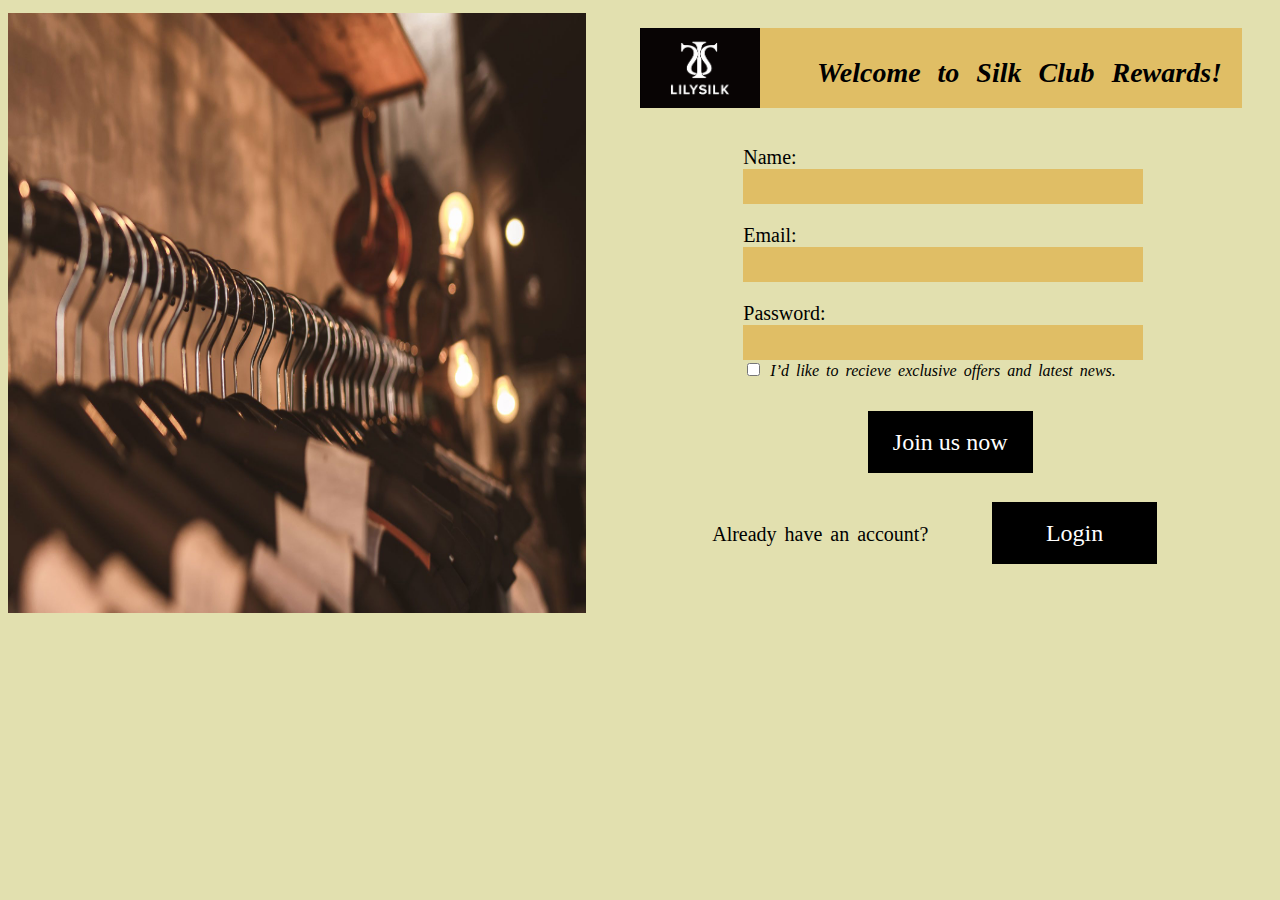
==== signUpform.html @ 1ef8257f "my first repository" ====
<!DOCTYPE html>
<html lang="en">
<head>
    <meta charset="UTF-8">
    <meta name="viewport" content="width=device-width, initial-scale=1.0">
    <title>Sign up to Our Membership</title>
    <link rel="stylesheet" href="signUpform.css">
</head>
<body>
    <!--poner el display:flex en body-->
    <section class="structure">
        <img id="perchero" src="perchero.jpg" alt="clothes on hangers">
        
    </section>
    <section class="structure">
        <header>
          <img id="logoBrand" src="LOGO.png" alt="LilySilk brand's logo">
          <h1>Welcome to Silk Club Rewards!</h1>
        </header>
        <br>
        <form>
         <p class="name">Name:</p>

         <div class="inputBox">
            <input type="text"
            required>
         </div>
         <p class="email">Email:</p>
         <div class="inputBox">
            <input type="text"
         
            required>
         </div>
         <p class="password">Password:</p>
         <div class="inputBox">
            <input type="password"
            required>
         </div>
      
         <div class="newsletter">
            <label>
            <input type="checkbox">
            I’d like to recieve exclusive offers and latest news.
            </label>
      
         </div>
            <button class="buttonJoinus" type="submit">
            Join us now
            </button>
         <div class="login">
            <p class="loginQuestion">Already have an account?
            </p>
            <button class="buttonLogin" type="submit">
                Login
            </button>
         </div>


       </form> 

        

    </section>
</body>
</html>
---- signUpform.css ----
body{
    background-color:#E2E0AF;
    display: flex;
    flex-wrap: nowrap;
    flex-direction: row;
    column-gap:;
    align-items: flex-start;
}

header{
    background-color: #E0BE65;
    width: 602px;
    height: 80px;
    flex-shrink: 0;
    margin-right: 30px;
    margin-left:-10px;
    margin-top: 20px;
}
#logoBrand{
    width: 120px;   
}
h1{
    color: #000;
    text-align:right;
    font-family:Cambria, Cochin, Georgia, Times, 'Times New Roman', serif;
    font-size: 28px;
    font-style:italic;
    font-weight: 600;
    line-height: normal; 
    word-spacing: 10px;
    margin-top: -55px;
    margin-right: 20px;
}

#perchero{
    width: 90%;
    height:600px;
    flex-shrink: 0; 
    margin-bottom: 5px;
    margin-top: 5px;  
}
.inputBox{
    width: 400px;
    height: 35px;
    flex-shrink: 0;
    background: #E0BE65;
    margin-left: 15%;
    margin-top: 20px;
} 
.inputBox input{
    width: 450px;
    height: 40px;
    background: transparent;
    border: none;
    outline: none;
}
.name{
    color: #000;
    font-size: 20px;
    font-style: normal;
    font-weight: 300;
    line-height: normal;
    font-family: Cambria, Cochin, Georgia, Times, 'Times New Roman', serif;
    margin-left: 15%;
    margin-bottom: -20px;
    

}
.email{
    color: #000;
    font-size: 20px;
    font-style: normal;
    font-weight: 300;
    line-height: normal;
    font-family: Cambria, Cochin, Georgia, Times, 'Times New Roman', serif;
    margin-left: 15%;
    margin-bottom: -20px;
}
.password{
    color: #000;
    font-size: 20px;
    font-style: normal;
    font-weight: 300;
    line-height: normal;
    font-family: Cambria, Cochin, Georgia, Times, 'Times New Roman', serif;
    margin-left: 15%;
    margin-bottom: -20px;
}

label {    
    color: #000;
    font-family: Cambria, Cochin, Georgia, Times, 'Times New Roman', serif;
    padding-left: 15%;
    word-spacing: 3px;
    font-style: italic;     
}
.buttonJoinus{
    width: 165px;
    height: 62px;
    flex-shrink: 0;
    background:#000;
    outline: none;
    border: none;
    margin-left: 35%;
    color: #FFF;
    text-align: center;
    font-family:Cambria, Cochin, Georgia, Times, 'Times New Roman', serif;
    font-size: 24px;
    font-style: normal; 
    font-weight: 300;
    line-height: normal;
    margin-top: 5%; 
    cursor: pointer;
}
.loginQuestion{
    width: 314px;
    height: 41px;
    flex-shrink: 0;
    color: #000;
    font-family:Cambria, Cochin, Georgia, Times, 'Times New Roman', serif;
    font-size: 20px;
    font-style: normal;
    font-weight: 300;
    line-height: normal;
    margin-left: 10%;
    margin-top: 50px;
    word-spacing: 3px;
    
}
.buttonLogin{
    width: 165px;
    height: 62px;
    background: #000;
    outline: none;
    border: none;
    margin-left: 55%;
    color: #FFF;
    text-align: center;
    font-family: Cambria, Cochin, Georgia, Times, 'Times New Roman', serif;
    font-size: 24px;
    font-style: normal;
    font-weight: 300;
    line-height: normal;
    margin-top: -82px;
    cursor: pointer;
}
.login{
    display: flex;
    flex-direction: column;
}
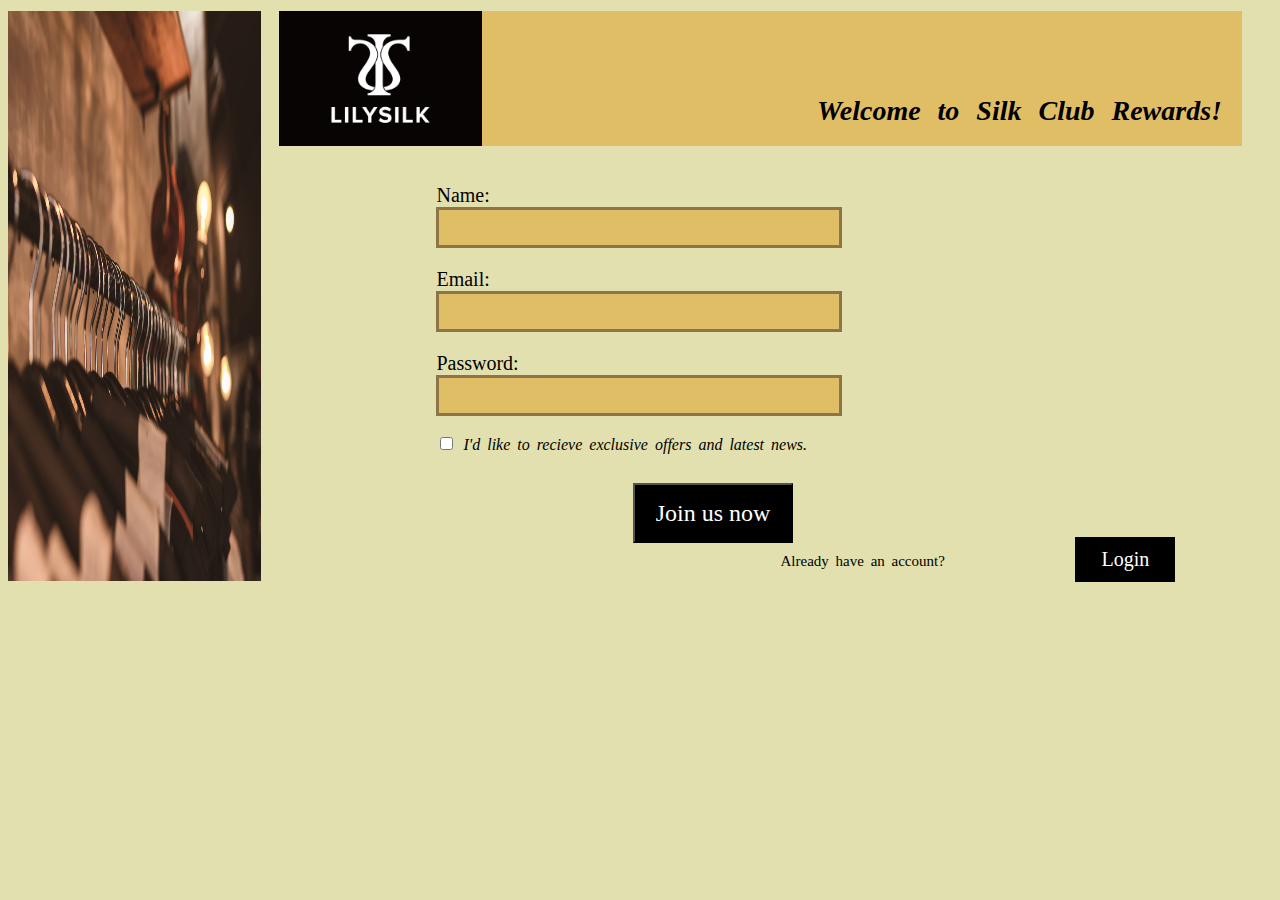
==== commit 9c2baddf: "new file:   .vscode/extensions.json     new file:   css/closingPage.css 	new file:   html/closingPag" ====
--- a/signUpform.html
+++ b/signUpform.html
@@ -3,63 +3,63 @@
 <head>
     <meta charset="UTF-8">
     <meta name="viewport" content="width=device-width, initial-scale=1.0">
-    <title>Sign up to Our Membership</title>
+    <link rel="shortcut icon" href="./media/lilylogo.png">
+    <link rel="stylesheet" href="https://cdn.jsdelivr.net/npm/bootstrap-icons@1.11.2/font/bootstrap-icons.min.css">
     <link rel="stylesheet" href="signUpform.css">
+    <title>LilySilk-Sign up to Our Membership</title>
 </head>
 <body>
-    <!--poner el display:flex en body-->
-    <section class="structure">
-        <img id="perchero" src="perchero.jpg" alt="clothes on hangers">
-        
-    </section>
-    <section class="structure">
-        <header>
-          <img id="logoBrand" src="LOGO.png" alt="LilySilk brand's logo">
-          <h1>Welcome to Silk Club Rewards!</h1>
-        </header>
-        <br>
-        <form>
-         <p class="name">Name:</p>
+   <div class="structure">
+      <img id="perchero" src="/media/perchero.jpg" alt="clothes on hangers">
+   </div>
+   <section class="structure">
 
-         <div class="inputBox">
-            <input type="text"
-            required>
-         </div>
-         <p class="email">Email:</p>
-         <div class="inputBox">
-            <input type="text"
+      <header>
+         <img id="logoBrand" src="/media/LOGO.png" alt="LilySilk brand's logo">
+         <h1>Welcome to Silk Club Rewards!</h1>
+      </header>
+      <br>
+
+      <form action="" id="signUpForm">
          
-            required>
-         </div>
-         <p class="password">Password:</p>
-         <div class="inputBox">
-            <input type="password"
-            required>
-         </div>
-      
-         <div class="newsletter">
-            <label>
-            <input type="checkbox">
-            I’d like to recieve exclusive offers and latest news.
-            </label>
-      
-         </div>
-            <button class="buttonJoinus" type="submit">
-            Join us now
-            </button>
-         <div class="login">
-            <p class="loginQuestion">Already have an account?
-            </p>
-            <button class="buttonLogin" type="submit">
-                Login
-            </button>
+         <p class="name" class="formLabel">Name:</p>
+         <div class="inputBox" id="groupName">
+            <input type="text" class="formInput" name="name" id="name"  >
+         
          </div>
 
+         <p class="email" class="formLabel">Email:</p>
+         <div class="inputBox" id="groupEmail">
+            <input type="email" class="formInput" name="email" id="email">
+          
+         </div>
 
-       </form> 
+         <p class="password" class="formLabel">Password:</p>
+         <div class="inputBox" id="groupPassword">
+            <input type="password" class="formInput" name="password" id="password">
+           
+         </div>
+         <br>
+      
+         <div class="newsletter"> 
+            <label>
+               <input type="checkbox">
+               I'd like to recieve exclusive offers and latest news.
+            </label>
+         </div>
+         
+         <a href="/html/closingPage.html">
+            <button class="buttonJoinUs" type="submit">Join us now</button>
+         </a>
+      
+      </form>
 
-        
+      <div class="login">
+         <p class="loginQuestion">Already have an account?</p>
+         <button class="buttonLogin" type="submit">Login</button>
+      </div>
 
-    </section>
+   </section>
+   <script src="/js/signUpForm.js"></script>
 </body>
 </html>--- a/signUpform.css
+++ b/signUpform.css
@@ -5,19 +5,21 @@
     flex-direction: row;
     column-gap:;
     align-items: flex-start;
+    font-family:Cambria, Cochin, Georgia, Times, 'Times New Roman', serif;
+
 }
 
 header{
     background-color: #E0BE65;
-    width: 602px;
-    height: 80px;
+    width: 107vh;
+    height: 15vh;
     flex-shrink: 0;
     margin-right: 30px;
     margin-left:-10px;
-    margin-top: 20px;
+    margin-top: 3px;
 }
 #logoBrand{
-    width: 120px;   
+    width: 22.5vh;   
 }
 h1{
     color: #000;
@@ -33,118 +35,213 @@
 }
 
 #perchero{
+    display: block;
     width: 90%;
-    height:600px;
+    height:570px;
     flex-shrink: 0; 
-    margin-bottom: 5px;
-    margin-top: 5px;  
+    margin-bottom: 3px;
+    margin-top: 3px;  
 }
 .inputBox{
+    border:3px solid #8d7547;
     width: 400px;
     height: 35px;
     flex-shrink: 0;
     background: #E0BE65;
     margin-left: 15%;
     margin-top: 20px;
+    font-family: Cambria, Cochin, Georgia, Times, 'Times New Roman', serif;
 } 
 .inputBox input{
-    width: 450px;
-    height: 40px;
     background: transparent;
     border: none;
     outline: none;
 }
-.name{
-    color: #000;
-    font-size: 20px;
-    font-style: normal;
-    font-weight: 300;
+.formInput{
+    width: 400px;
+    height: 35px;
+    font-size: medium;   
+}
+
+.name {
+    font-size: 20px;
+    font-weight: 540;
+    margin-left: 15%;
+    margin-bottom: -20px;
+
+}
+.email{
+    font-size: 20px;
+    font-weight: 540;
+    font-style:;
+    margin-left: 15%;
+    margin-bottom: -20px;   
+
+}
+.password{
+    font-size: 20px;
+    font-weight: 540;
     line-height: normal;
-    font-family: Cambria, Cochin, Georgia, Times, 'Times New Roman', serif;
     margin-left: 15%;
     margin-bottom: -20px;
-    
-
-}
-.email{
-    color: #000;
-    font-size: 20px;
-    font-style: normal;
-    font-weight: 300;
-    line-height: normal;
-    font-family: Cambria, Cochin, Georgia, Times, 'Times New Roman', serif;
-    margin-left: 15%;
-    margin-bottom: -20px;
-}
-.password{
-    color: #000;
-    font-size: 20px;
-    font-style: normal;
-    font-weight: 300;
-    line-height: normal;
-    font-family: Cambria, Cochin, Georgia, Times, 'Times New Roman', serif;
-    margin-left: 15%;
-    margin-bottom: -20px;
 }
 
 label {    
-    color: #000;
-    font-family: Cambria, Cochin, Georgia, Times, 'Times New Roman', serif;
     padding-left: 15%;
     word-spacing: 3px;
     font-style: italic;     
 }
-.buttonJoinus{
-    width: 165px;
-    height: 62px;
+.buttonJoinUs{
+    width: 160px;
+    height: 60px;
     flex-shrink: 0;
     background:#000;
-    outline: none;
-    border: none;
     margin-left: 35%;
     color: #FFF;
     text-align: center;
+    font-family:Cambria, Coch,Georgia, Times, 'Times New Roman', serif;
+    font-size: 24px;
+    font-weight: 300;
+    margin-top: 3%; 
+    cursor: pointer;
+}
+
+.buttonJoinUs:hover{
+    color:#8d7547;
+    border: #E2E0AF;
+}
+    
+
+.buttonLogin:hover{
+    color:#8d7547;
+    border: #E2E0AF;
+}
+.loginQuestion{
+    width: 300px;
+    height: 41px;
     font-family:Cambria, Cochin, Georgia, Times, 'Times New Roman', serif;
-    font-size: 24px;
-    font-style: normal; 
+    font-size: 15px;
     font-weight: 300;
-    line-height: normal;
-    margin-top: 5%; 
-    cursor: pointer;
-}
-.loginQuestion{
-    width: 314px;
-    height: 41px;
-    flex-shrink: 0;
-    color: #000;
-    font-family:Cambria, Cochin, Georgia, Times, 'Times New Roman', serif;
-    font-size: 20px;
-    font-style: normal;
-    font-weight: 300;
-    line-height: normal;
-    margin-left: 10%;
-    margin-top: 50px;
+    margin-top: 40px;
+    margin-left: 50%;
     word-spacing: 3px;
-    
+
 }
 .buttonLogin{
-    width: 165px;
-    height: 62px;
+    width: 100px;
+    height: 45px;
     background: #000;
     outline: none;
     border: none;
-    margin-left: 55%;
+    margin-left: 80%;
     color: #FFF;
     text-align: center;
     font-family: Cambria, Cochin, Georgia, Times, 'Times New Roman', serif;
-    font-size: 24px;
-    font-style: normal;
-    font-weight: 300;
-    line-height: normal;
-    margin-top: -82px;
+    font-size: 20px;
+    margin-top: -72px;
     cursor: pointer;
 }
 .login{
     display: flex;
     flex-direction: column;
-}+    margin-top:-30px;
+}
+/*----Validation---*/
+.errorMsg{
+    color: brown;
+    font-size:medium;
+    letter-spacing: 1px;
+    margin: -2px;
+}
+
+.formDone{
+    font-style: oblique;
+    margin-top: 2px;
+    margin-left: 34%;
+}
+
+
+
+@media screen and (max-width:550px ){
+
+    #perchero{
+        display: none;
+    }
+
+    header{
+        width: 80vh;
+        height: 12vh;
+        flex-shrink: 0;
+        margin: centre;
+        margin-left: 15px;
+    }
+
+    h1{
+        font-size: 22px;
+        font-weight: 600;
+        line-height: normal; 
+        word-spacing: 10px;
+        margin-left: 40%;
+        margin-right: 20px;
+        margin-top: -63px;
+    }
+
+    #logoBrand{
+        width: 18vh; 
+    }
+    .inputBox{
+        width: 300px;
+        height: 35px;
+        flex-shrink: 0;
+        background: #E0BE65;
+        margin-left: 15%;
+        margin-top: 20px;
+    } 
+    .inputBox input{
+        width: 450px;
+        height: 40px;
+        background: transparent;
+        border: none;
+        outline: none;
+    }
+    .name{
+        font-size: 16px;
+    }
+    .email{
+        font-size: 16px;
+    }
+    .password{
+        font-size: 16px;
+    }
+    label {   
+        font-size: smaller;   
+        margin-left: -6px;   
+    }
+    .buttonJoinus{
+        width: 130px;
+        height: 50px;
+        font-size: 20px;
+    }
+    .buttonLogin{
+        width: 100px;
+        height: 45px;
+        font-size: 20px;
+    }
+    .loginQuestion{
+        font-size: medium;
+        margin-bottom: 30px;
+
+    }
+    .errorMsg{
+        font-size:small;
+        margin:-5px;
+    }
+    .loginQuestion{
+        width: 170px;
+        height: 40px;
+    
+    }
+
+
+
+}
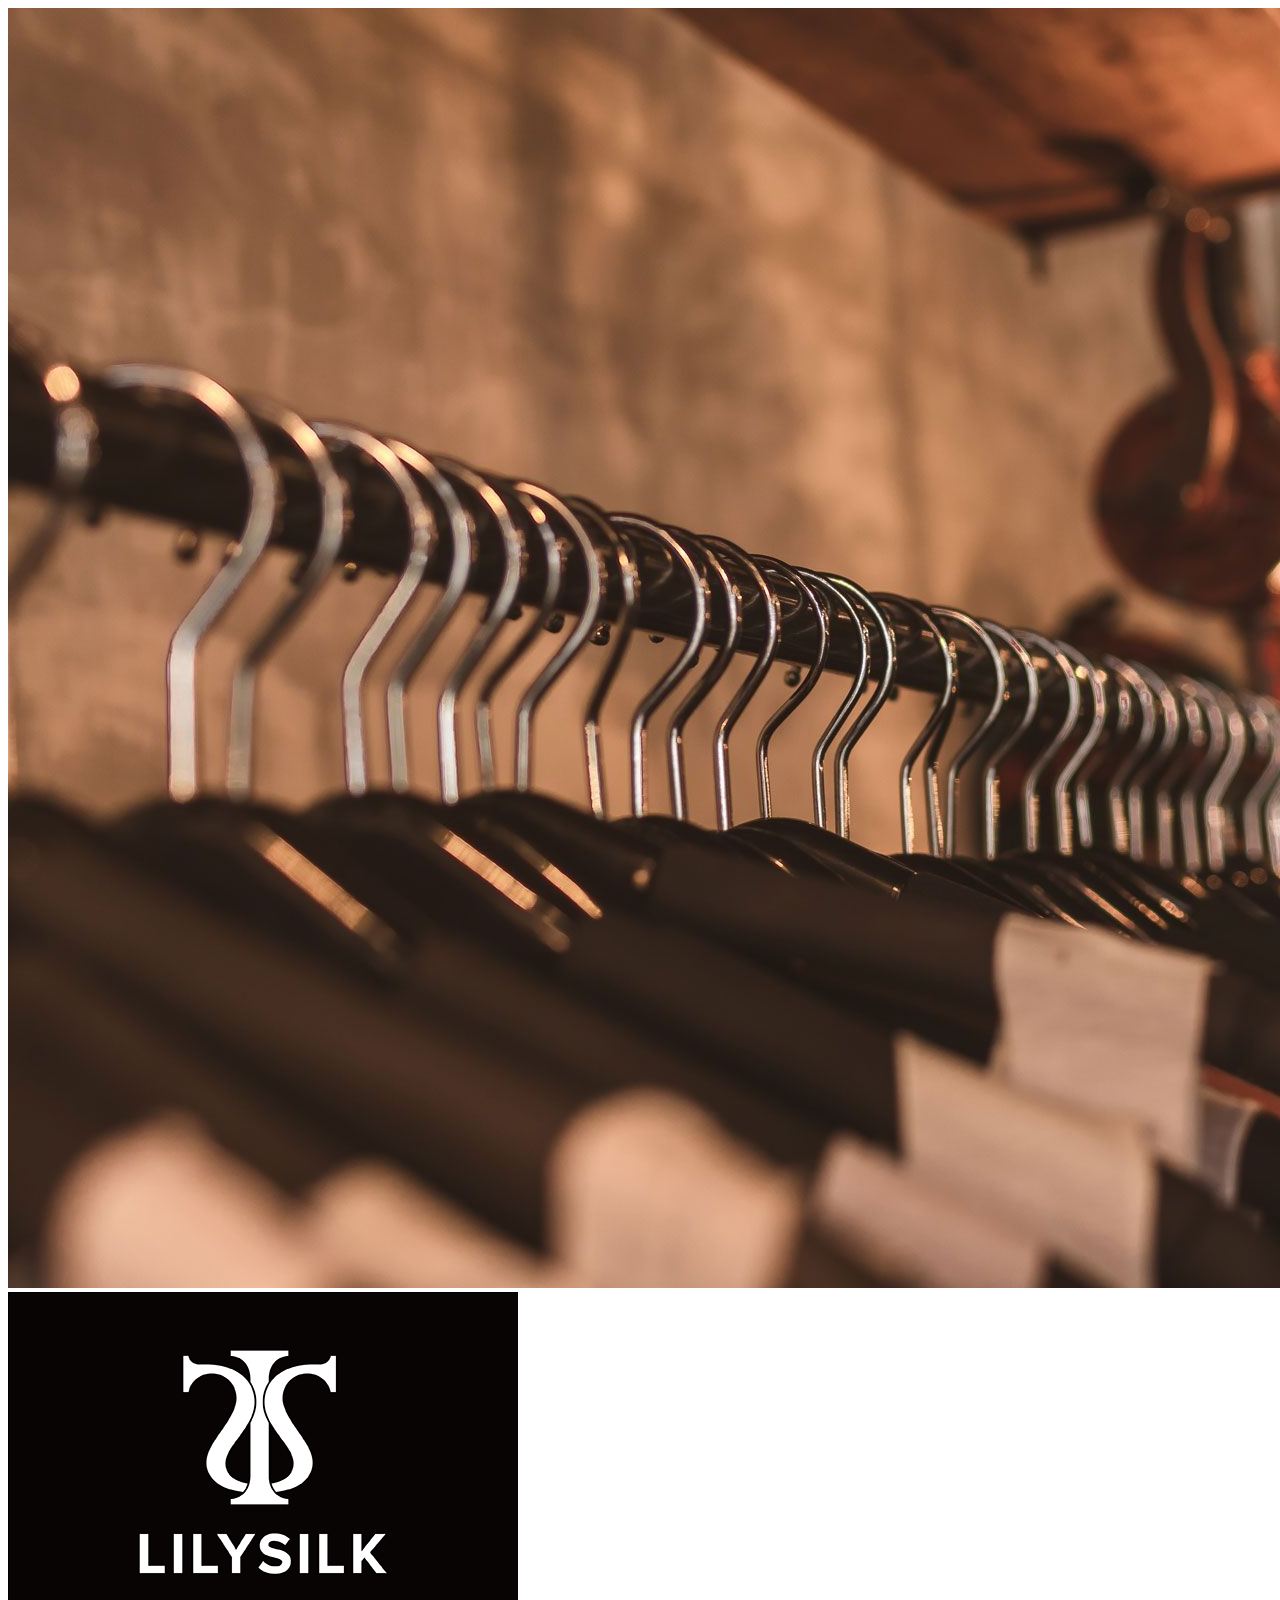
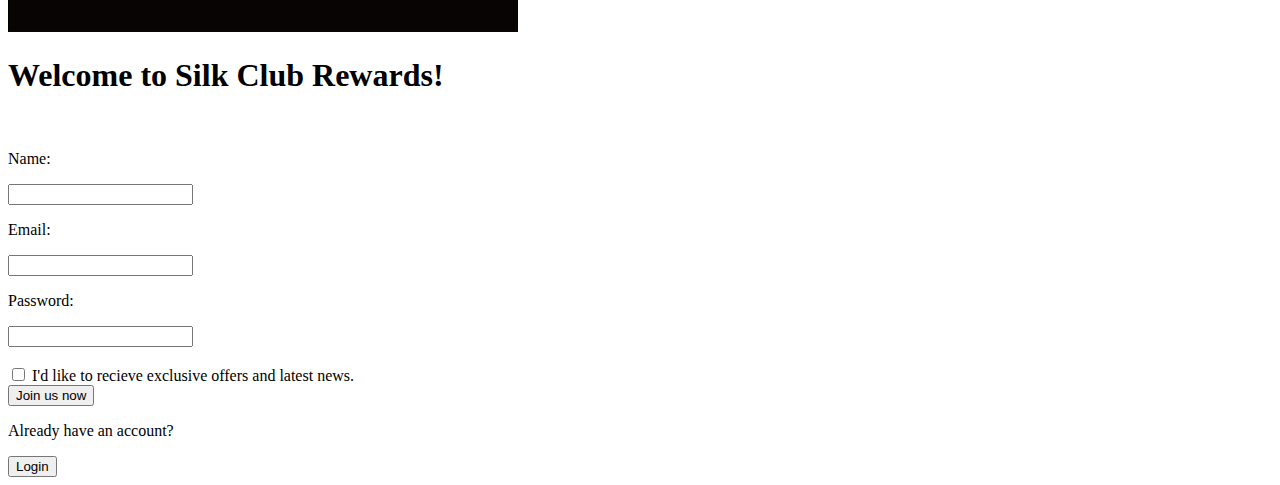
==== commit 0dd461c2: "Added points" ====
--- a/signUpform.html
+++ b/signUpform.html
@@ -5,17 +5,17 @@
     <meta name="viewport" content="width=device-width, initial-scale=1.0">
     <link rel="shortcut icon" href="./media/lilylogo.png">
     <link rel="stylesheet" href="https://cdn.jsdelivr.net/npm/bootstrap-icons@1.11.2/font/bootstrap-icons.min.css">
-    <link rel="stylesheet" href="signUpform.css">
+    <link rel="stylesheet" href="./signUpForm.css">
     <title>LilySilk-Sign up to Our Membership</title>
 </head>
 <body>
    <div class="structure">
-      <img id="perchero" src="/media/perchero.jpg" alt="clothes on hangers">
+      <img id="perchero" src="./media/perchero.jpg" alt="clothes on hangers">
    </div>
    <section class="structure">
 
       <header>
-         <img id="logoBrand" src="/media/LOGO.png" alt="LilySilk brand's logo">
+         <img id="logoBrand" src="./media/LOGO.png" alt="LilySilk brand's logo">
          <h1>Welcome to Silk Club Rewards!</h1>
       </header>
       <br>
@@ -48,7 +48,7 @@
             </label>
          </div>
          
-         <a href="/html/closingPage.html">
+         <a href="./closingPage.html">
             <button class="buttonJoinUs" type="submit">Join us now</button>
          </a>
       
@@ -60,6 +60,6 @@
       </div>
 
    </section>
-   <script src="/js/signUpForm.js"></script>
+   <script src="./js/signUpForm.js"></script>
 </body>
 </html>